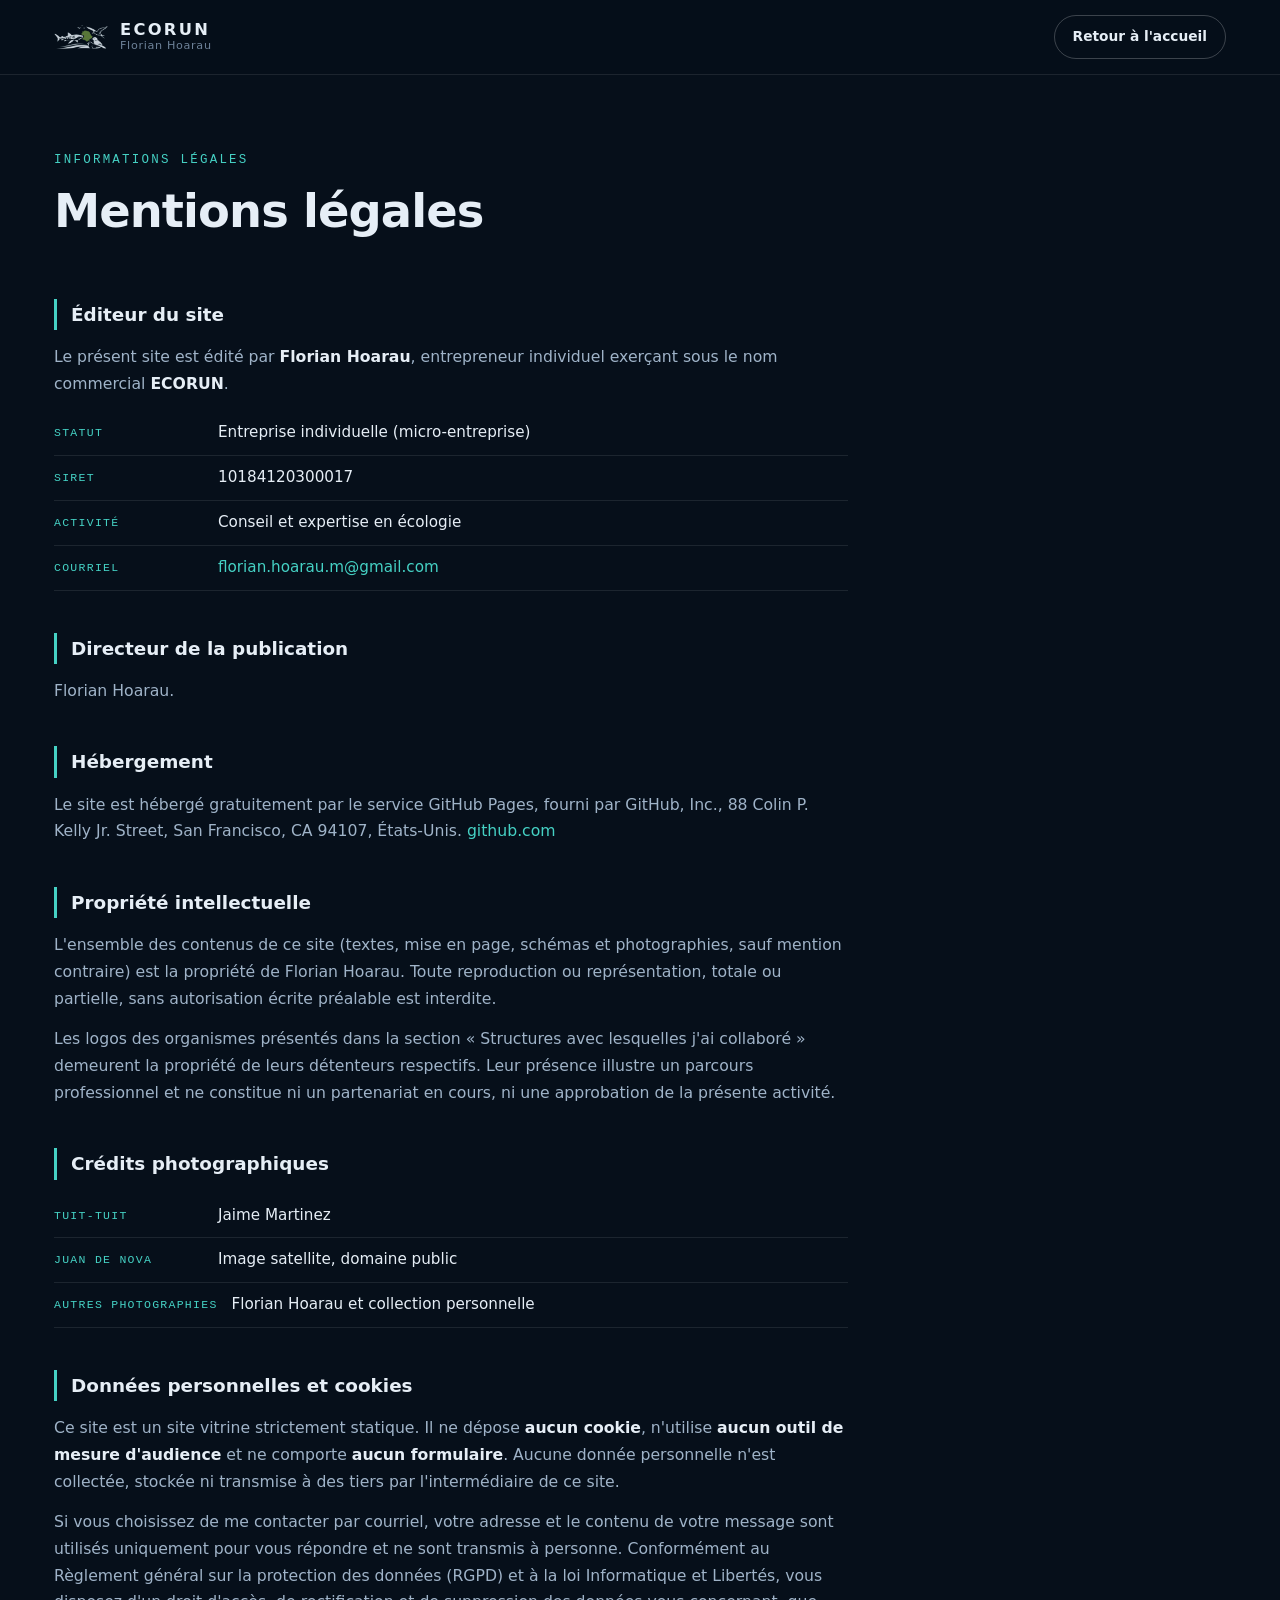
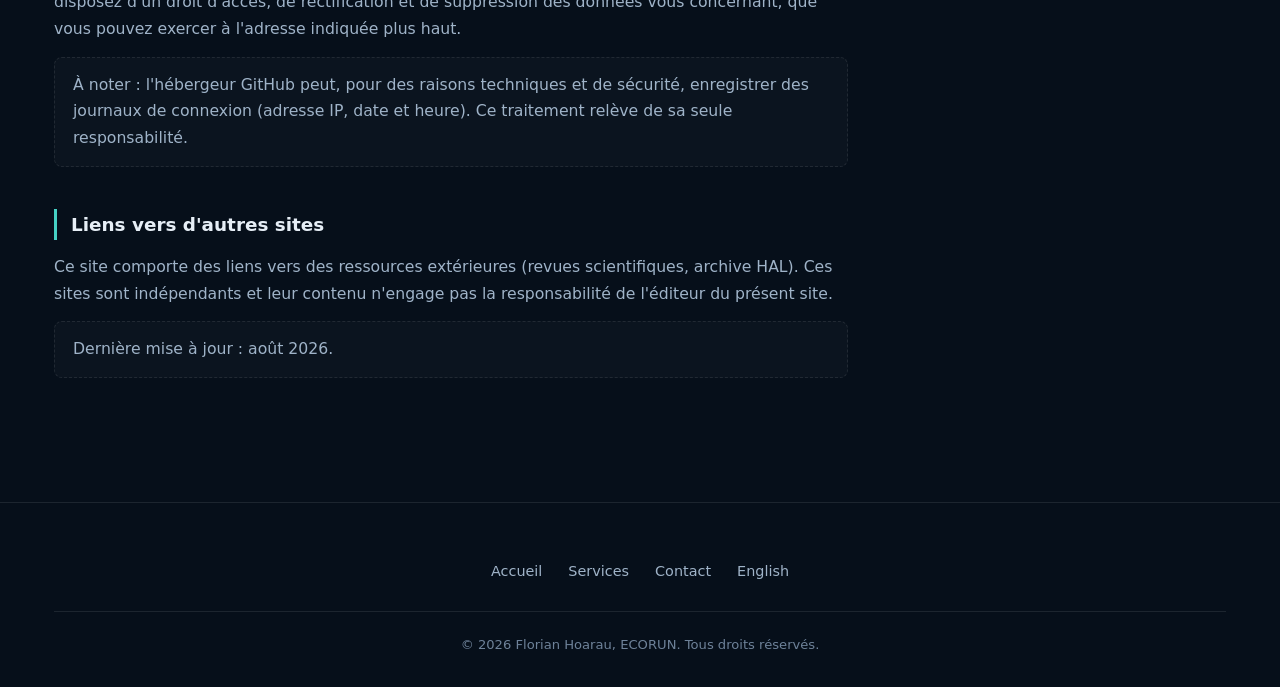
==== mentions-legales.html @ 4b21ffc6 "Première version du site ECORUN Site vitrine statique (HTML/CSS/JS sans librairie) pour l'activité d" ====
<!DOCTYPE html>
<!--
  =====================================================================
  MENTIONS LÉGALES
  =====================================================================
  Page obligatoire en France pour un site professionnel.

  ⚠️ IL MANQUE UNE INFORMATION OBLIGATOIRE : ton ADRESSE POSTALE.
     La loi impose l'adresse du siège de l'entreprise (celle déclarée
     à l'INSEE). Pour l'ajouter, cherche plus bas le commentaire
     « ADRESSE POSTALE À COMPLÉTER » et suis les instructions.
  =====================================================================
-->
<html lang="fr">
<head>
  <meta charset="UTF-8">
  <meta name="viewport" content="width=device-width, initial-scale=1.0">
  <meta http-equiv="X-UA-Compatible" content="IE=edge">
  <meta name="theme-color" content="#060F1A">

  <title>Mentions légales | ECORUN, Florian Hoarau</title>
  <meta name="description" content="Mentions légales du site ECORUN, Florian Hoarau, consultant en écologie à La Réunion.">

  <!-- On demande à Google de NE PAS référencer cette page :
       elle n'a aucun intérêt dans les résultats de recherche. -->
  <meta name="robots" content="noindex, follow">

  <link rel="canonical" href="https://neufofa.github.io/ecorun/mentions-legales.html">
  <link rel="icon" type="image/png" href="images/logos/ecorun-embleme-sur-blanc.png">
  <link rel="stylesheet" href="css/style.css">
  <noscript>
    <style>.reveler { opacity: 1 !important; transform: none !important; }</style>
  </noscript>
</head>

<body>

<a class="saut-contenu" href="#contenu">Aller au contenu principal</a>

<!-- En-tête simplifié : un simple retour à l'accueil -->
<header class="entete entete--defile">
  <div class="conteneur entete__interieur">
    <a class="entete__logo" href="index.html" aria-label="ECORUN, retour à l'accueil">
      <img src="images/logos/ecorun-embleme.png" alt="Logo ECORUN" width="150" height="67">
      <span class="entete__logo-texte">
        <strong>ECORUN</strong>
        <small>Florian Hoarau</small>
      </span>
    </a>
    <a class="bouton bouton--vide bouton--petit" href="index.html">Retour à l'accueil</a>
  </div>
</header>

<main id="contenu">
<section class="section section--legale">
  <div class="conteneur">

    <header class="section__entete">
      <p class="section__oeil">Informations légales</p>
      <h1 class="section__titre">Mentions légales</h1>
    </header>

    <div class="page-texte">

      <h2>Éditeur du site</h2>
      <p>
        Le présent site est édité par <strong>Florian Hoarau</strong>, entrepreneur
        individuel exerçant sous le nom commercial <strong>ECORUN</strong>.
      </p>
      <ul class="liste-legale">
        <li><span>Statut</span> Entreprise individuelle (micro-entreprise)</li>
        <li><span>SIRET</span> 10184120300017</li>
        <li><span>Activité</span> Conseil et expertise en écologie</li>
        <li><span>Courriel</span> <a href="mailto:florian.hoarau.m@gmail.com">florian.hoarau.m@gmail.com</a></li>

        <!--
          ================================================================
          ADRESSE POSTALE À COMPLÉTER
          Ajoute ici l'adresse déclarée de ton entreprise. Pour l'afficher,
          supprime la ligne d'ouverture de commentaire située 5 lignes plus
          haut et la ligne de fermeture placée juste après, puis remplace
          le texte entre crochets.
          ================================================================
          <li><span>Adresse</span> [numéro et rue], [code postal] [commune], La Réunion, France</li>
          -->

        <!--
          TVA : en micro-entreprise, tu es normalement en franchise en base
          de TVA. La ligne ci-dessous le mentionne, ce qui est recommandé
          si tu factures des clients. Pour l'afficher, supprime la ligne
          d'ouverture de commentaire ci-dessus et celle de fermeture ci-dessous.
          <li><span>TVA</span> TVA non applicable, article 293 B du Code général des impôts</li>
          -->
      </ul>

      <h2>Directeur de la publication</h2>
      <p>Florian Hoarau.</p>

      <h2>Hébergement</h2>
      <p>
        Le site est hébergé gratuitement par le service GitHub Pages, fourni par
        GitHub, Inc., 88 Colin P. Kelly Jr. Street, San Francisco, CA 94107,
        États-Unis.
        <a href="https://github.com" target="_blank" rel="noopener noreferrer">github.com</a>
      </p>

      <h2>Propriété intellectuelle</h2>
      <p>
        L'ensemble des contenus de ce site (textes, mise en page, schémas et
        photographies, sauf mention contraire) est la propriété de Florian Hoarau.
        Toute reproduction ou représentation, totale ou partielle, sans
        autorisation écrite préalable est interdite.
      </p>
      <p>
        Les logos des organismes présentés dans la section « Structures avec
        lesquelles j'ai collaboré » demeurent la propriété de leurs détenteurs
        respectifs. Leur présence illustre un parcours professionnel et ne
        constitue ni un partenariat en cours, ni une approbation de la présente
        activité.
      </p>

      <h2>Crédits photographiques</h2>
      <ul class="liste-legale">
        <li><span>Tuit-tuit</span> Jaime Martinez</li>
        <li><span>Juan de Nova</span> Image satellite, domaine public</li>
        <li><span>Autres photographies</span> Florian Hoarau et collection personnelle</li>
      </ul>

      <h2>Données personnelles et cookies</h2>
      <p>
        Ce site est un site vitrine strictement statique. Il ne dépose
        <strong>aucun cookie</strong>, n'utilise <strong>aucun outil de mesure
        d'audience</strong> et ne comporte <strong>aucun formulaire</strong>. Aucune
        donnée personnelle n'est collectée, stockée ni transmise à des tiers par
        l'intermédiaire de ce site.
      </p>
      <p>
        Si vous choisissez de me contacter par courriel, votre adresse et le contenu
        de votre message sont utilisés uniquement pour vous répondre et ne sont
        transmis à personne. Conformément au Règlement général sur la protection des
        données (RGPD) et à la loi Informatique et Libertés, vous disposez d'un droit
        d'accès, de rectification et de suppression des données vous concernant, que
        vous pouvez exercer à l'adresse indiquée plus haut.
      </p>
      <p class="note-legale">
        À noter : l'hébergeur GitHub peut, pour des raisons techniques et de sécurité,
        enregistrer des journaux de connexion (adresse IP, date et heure). Ce
        traitement relève de sa seule responsabilité.
      </p>

      <h2>Liens vers d'autres sites</h2>
      <p>
        Ce site comporte des liens vers des ressources extérieures (revues
        scientifiques, archive HAL). Ces sites sont indépendants et leur contenu
        n'engage pas la responsabilité de l'éditeur du présent site.
      </p>

      <p class="note-legale">
        Dernière mise à jour : août 2026.
      </p>

    </div>
  </div>
</section>
</main>

<footer class="pied">
  <div class="conteneur pied__interieur">
    <nav class="pied__nav" aria-label="Navigation de pied de page">
      <a href="index.html">Accueil</a>
      <a href="index.html#services">Services</a>
      <a href="index.html#contact">Contact</a>
      <a href="en/index.html" hreflang="en" lang="en">English</a>
    </nav>
    <div class="pied__bas">
      <p>© <span id="annee">2026</span> Florian Hoarau, ECORUN. Tous droits réservés.</p>
    </div>
  </div>
</footer>

<script src="js/script.js"></script>

</body>
</html>
---- css/style.css ----
/* =====================================================================
   SITE ECORUN, FEUILLE DE STYLE (toutes les couleurs et la mise en page)
   =====================================================================

   COMMENT ÇA MARCHE (pour un non-informaticien)
   ---------------------------------------------
   • Un COMMENTAIRE commence par une barre oblique suivie d'une étoile,
     et se termine par une étoile suivie d'une barre oblique. Ce qui est
     à l'intérieur n'est pas appliqué au site : c'est une explication
     pour toi. Tous les blocs d'explication ci-dessous sont ainsi.
   • Le fichier est découpé en parties numérotées. Utilise la recherche
     (Ctrl + F) avec le numéro, par exemple "5. HERO", pour t'y retrouver.
   • LE PLUS SIMPLE POUR CHANGER LES COULEURS : va directement à la
     partie "1. LES COULEURS DU SITE" juste en dessous, et modifie
     uniquement les codes couleur (#45D1C4, etc.). Tout le site suivra.

   ===================================================================== */


/* =====================================================================
   1. LES COULEURS DU SITE  ← LE SEUL ENDROIT À MODIFIER POUR LE THÈME
   ---------------------------------------------------------------------
   Ces "variables" sont des couleurs nommées, réutilisées partout.
   Si tu changes --turquoise ici, TOUS les éléments turquoise du site
   changent d'un coup.
   Un code couleur s'écrit #RRVVBB (Rouge Vert Bleu, en hexadécimal).
   Astuce : cherche "color picker" sur Google pour trouver un code.
   ===================================================================== */
:root {

  /* --- Fonds (du plus sombre au plus clair) --- */
  --abysse:       #060F1A;   /* fond principal de la page */
  --profond:      #0A1826;   /* fond des sections alternées */
  --nuit:         #0F2033;   /* fond des cartes */
  --nuit-clair:   #16304A;   /* fond des cartes au survol */

  /* --- Couleurs d'accent --- */
  --turquoise:    #45D1C4;   /* accent principal (liens, traits, icônes) */
  --bleu:         #58B4E8;   /* accent secondaire */
  --vert:         #9AC953;   /* rappel du vert du logo ECORUN */

  /* --- Textes --- */
  --texte:        #E6EEF6;   /* texte principal, presque blanc */
  --texte-doux:   #9FB3C8;   /* texte secondaire, gris-bleu */
  --texte-faible: #6E8299;   /* texte discret (dates, légendes) */

  /* --- Traits et séparations --- */
  --bordure:      rgba(255, 255, 255, 0.09);
  --bordure-vive: rgba(69, 209, 196, 0.35);

  /* --- Polices de caractères ---
     On n'utilise QUE des polices déjà présentes sur l'ordinateur du
     visiteur : le site s'affiche instantanément, fonctionne hors ligne
     et ne dépend d'aucun service extérieur (bon pour le RGPD). */
  --police: "Segoe UI", system-ui, -apple-system, "Helvetica Neue", Arial, sans-serif;
  --police-mono: ui-monospace, "Cascadia Mono", "Segoe UI Mono", Consolas, "Courier New", monospace;

  /* --- Largeur maximale du contenu et arrondis --- */
  --largeur-max: 1220px;
  --arrondi:     14px;
  --arrondi-sm:  8px;

  /* --- Ombres --- */
  --ombre:       0 18px 45px rgba(0, 0, 0, 0.45);
  --ombre-douce: 0 6px 20px rgba(0, 0, 0, 0.28);
}


/* =====================================================================
   2. RÉINITIALISATION ET RÉGLAGES DE BASE
   Met tous les navigateurs (Chrome, Firefox, Safari, Edge) d'accord
   pour qu'ils affichent la page de la même façon.
   ===================================================================== */

/* La bordure et le remplissage sont inclus dans la largeur : plus simple */
*, *::before, *::after { box-sizing: border-box; }

/* Supprime les marges par défaut du navigateur */
body, h1, h2, h3, h4, p, ul, ol, li, figure, figcaption, blockquote {
  margin: 0;
  padding: 0;
}

ul, ol { list-style: none; }

html {
  /* Le défilement est fluide quand on clique sur un lien du menu */
  scroll-behavior: smooth;
  /* Décale l'arrivée pour que l'en-tête fixe ne cache pas le titre */
  scroll-padding-top: 96px;
  -webkit-text-size-adjust: 100%;
}

body {
  font-family: var(--police);
  font-size: 1rem;              /* 16 px */
  line-height: 1.7;
  color: var(--texte);
  background-color: var(--abysse);
  /* Lissage du texte sur Mac */
  -webkit-font-smoothing: antialiased;
  -moz-osx-font-smoothing: grayscale;
  /* Empêche un débordement horizontal accidentel sur mobile */
  overflow-x: hidden;
}

/* Les images ne dépassent jamais de leur conteneur */
img, svg { max-width: 100%; display: block; }
img { height: auto; }

a { color: var(--turquoise); text-decoration: none; }
a:hover { text-decoration: underline; }

/* Contour visible au clavier (accessibilité) */
:focus-visible {
  outline: 2px solid var(--turquoise);
  outline-offset: 3px;
  border-radius: 3px;
}

/* Lien "aller au contenu" : caché sauf quand on navigue au clavier */
.saut-contenu {
  position: absolute;
  left: -9999px;
  top: 0;
  z-index: 999;
  padding: 12px 20px;
  background: var(--turquoise);
  color: var(--abysse);
  font-weight: 600;
  border-radius: 0 0 var(--arrondi-sm) 0;
}
.saut-contenu:focus { left: 0; }


/* =====================================================================
   3. ÉLÉMENTS RÉUTILISABLES (conteneur, titres, boutons, étiquettes)
   ===================================================================== */

/* Boîte qui centre le contenu et l'empêche d'être trop large */
.conteneur {
  width: 100%;
  max-width: var(--largeur-max);
  margin: 0 auto;
  padding: 0 24px;
}

/* --- Une "section" = un grand bloc de la page --- */
.section { padding: 110px 0; position: relative; }

/* Variante avec un fond légèrement différent, pour alterner */
.section--fonce { background: var(--profond); }

/* Fin trait lumineux en haut des sections foncées */
.section--fonce::before {
  content: "";
  position: absolute;
  inset: 0 0 auto 0;
  height: 1px;
  background: linear-gradient(90deg, transparent, var(--bordure-vive), transparent);
}

/* --- En-tête de section (le petit numéro + le titre + l'intro) --- */
.section__entete { max-width: 760px; margin-bottom: 60px; }
.section__entete--centre { margin-left: auto; margin-right: auto; text-align: center; }

/* Le petit "01 / Profil" en majuscules espacées : touche scientifique */
.section__oeil {
  font-family: var(--police-mono);
  font-size: 0.78rem;
  letter-spacing: 0.18em;
  text-transform: uppercase;
  color: var(--turquoise);
  margin-bottom: 14px;
}

.section__titre {
  font-size: clamp(1.9rem, 4vw, 2.9rem);  /* s'adapte à la largeur de l'écran */
  line-height: 1.15;
  letter-spacing: -0.02em;
  font-weight: 700;
  margin-bottom: 18px;
}

.section__intro {
  color: var(--texte-doux);
  font-size: 1.08rem;
  max-width: 68ch;
}
.section__entete--centre .section__intro { margin: 0 auto; }

/* Sous-titre à l'intérieur d'une section (ex : "Articles scientifiques") */
.sous-titre {
  font-size: 1.25rem;
  font-weight: 700;
  margin: 54px 0 22px;
  padding-left: 16px;
  border-left: 3px solid var(--turquoise);
}
.sous-titre:first-of-type { margin-top: 0; }

/* --- Boutons --- */
.bouton {
  display: inline-block;
  padding: 14px 30px;
  border-radius: 999px;         /* forme de gélule */
  font-weight: 600;
  font-size: 0.98rem;
  text-align: center;
  border: 1px solid transparent;
  cursor: pointer;
  transition: transform 0.2s ease, background-color 0.2s ease,
              border-color 0.2s ease, box-shadow 0.2s ease;
}
.bouton:hover { text-decoration: none; transform: translateY(-2px); }

/* Bouton plein (turquoise) */
.bouton--plein {
  background: var(--turquoise);
  color: #04121A;
  box-shadow: 0 8px 24px rgba(69, 209, 196, 0.25);
}
.bouton--plein:hover {
  background: #5FE0D3;
  box-shadow: 0 12px 30px rgba(69, 209, 196, 0.35);
}

/* Bouton vide (contour seulement) */
.bouton--vide {
  background: transparent;
  color: var(--texte);
  border-color: rgba(255, 255, 255, 0.22);
}
.bouton--vide:hover {
  border-color: var(--turquoise);
  color: var(--turquoise);
  background: rgba(69, 209, 196, 0.06);
}

/* --- Étiquettes (les petits mots-clés dans les cartes) --- */
.etiquettes {
  display: flex;
  flex-wrap: wrap;
  gap: 8px;
}
.etiquettes li {
  font-size: 0.8rem;
  line-height: 1.4;
  padding: 5px 12px;
  border-radius: 999px;
  background: rgba(255, 255, 255, 0.045);
  border: 1px solid var(--bordure);
  color: var(--texte-doux);
}
.etiquettes--fines li { font-size: 0.74rem; padding: 3px 10px; }
.etiquettes--grandes li {
  font-size: 0.92rem;
  padding: 9px 18px;
  color: var(--texte);
}
.etiquettes--grandes li em { color: var(--texte-faible); font-style: normal; }

/* --- Pastille "Disponible pour missions" --- */
.pastille {
  display: inline-flex;
  align-items: center;
  gap: 9px;
  font-size: 0.82rem;
  font-weight: 600;
  letter-spacing: 0.04em;
  padding: 6px 16px 6px 12px;
  border-radius: 999px;
  color: var(--vert);
  background: rgba(154, 201, 83, 0.09);
  border: 1px solid rgba(154, 201, 83, 0.3);
  margin-bottom: 24px;
}
.pastille__point {
  width: 8px; height: 8px;
  border-radius: 50%;
  background: var(--vert);
  /* Petite pulsation pour attirer l'œil */
  animation: pulsation 2.4s ease-in-out infinite;
}
@keyframes pulsation {
  0%, 100% { box-shadow: 0 0 0 0 rgba(154, 201, 83, 0.55); }
  50%      { box-shadow: 0 0 0 7px rgba(154, 201, 83, 0); }
}

/* --- Cadre photo (encadrement des images du site) --- */
.cadre-photo {
  position: relative;
  border-radius: var(--arrondi);
  overflow: hidden;
  border: 1px solid var(--bordure);
  box-shadow: var(--ombre);
  background: var(--nuit);
}
.cadre-photo img {
  width: 100%;
  transition: transform 0.7s ease;
}
.cadre-photo:hover img { transform: scale(1.03); }

/* Légende posée en bas de la photo, sur un voile sombre */
.cadre-photo figcaption {
  position: absolute;
  left: 0; right: 0; bottom: 0;
  padding: 34px 18px 14px;
  font-size: 0.82rem;
  color: var(--texte-doux);
  background: linear-gradient(to top, rgba(6, 15, 26, 0.95), transparent);
}


/* =====================================================================
   4. EN-TÊTE ET MENU DE NAVIGATION
   ===================================================================== */

.entete {
  position: fixed;              /* reste collé en haut quand on descend */
  top: 0; left: 0; right: 0;
  z-index: 100;
  background: rgba(6, 15, 26, 0.72);
  /* Effet "verre dépoli" (ignoré par les navigateurs qui ne savent pas) */
  -webkit-backdrop-filter: blur(14px);
  backdrop-filter: blur(14px);
  border-bottom: 1px solid transparent;
  transition: background-color 0.3s ease, border-color 0.3s ease;
}

/* Classe ajoutée par le JavaScript dès qu'on descend un peu dans la page */
.entete--defile {
  background: rgba(6, 15, 26, 0.94);
  border-bottom-color: var(--bordure);
}

.entete__interieur {
  display: flex;
  align-items: center;
  justify-content: space-between;
  gap: 20px;
  height: 74px;
}

/* --- Logo à gauche --- */
.entete__logo {
  display: flex;
  align-items: center;
  gap: 12px;
  flex-shrink: 0;
  color: var(--texte);
}
.entete__logo:hover { text-decoration: none; }
.entete__logo img { width: 54px; height: auto; }

.entete__logo-texte { display: flex; flex-direction: column; line-height: 1.15; }
.entete__logo-texte strong {
  font-size: 1.02rem;
  letter-spacing: 0.14em;
  font-weight: 700;
}
.entete__logo-texte small {
  font-size: 0.7rem;
  color: var(--texte-faible);
  letter-spacing: 0.06em;
}

/* --- Liens du menu --- */
.nav__liste { display: flex; align-items: center; gap: 4px; }

.nav__lien {
  display: block;
  padding: 9px 14px;
  border-radius: var(--arrondi-sm);
  font-size: 0.93rem;
  font-weight: 500;
  color: var(--texte-doux);
  transition: color 0.2s ease, background-color 0.2s ease;
}
.nav__lien:hover {
  color: var(--texte);
  background: rgba(255, 255, 255, 0.05);
  text-decoration: none;
}

/* Classe ajoutée par le JavaScript sur le lien de la section visible */
.nav__lien--actif { color: var(--turquoise); }

/* Le lien "Contact" est mis en avant comme un bouton */
.nav__lien--bouton {
  margin-left: 8px;
  color: var(--turquoise);
  border: 1px solid var(--bordure-vive);
}
.nav__lien--bouton:hover {
  background: var(--turquoise);
  color: #04121A;
  border-color: var(--turquoise);
}

/* --- Zone de droite : drapeau + bouton hamburger --- */
.entete__actions { display: flex; align-items: center; gap: 12px; }

/* Bouton de langue (drapeau britannique) */
.drapeau {
  display: inline-flex;
  align-items: center;
  gap: 7px;
  padding: 6px 11px;
  border-radius: 999px;
  border: 1px solid var(--bordure);
  color: var(--texte-doux);
  font-size: 0.76rem;
  font-weight: 700;
  letter-spacing: 0.08em;
  transition: border-color 0.2s ease, color 0.2s ease, background-color 0.2s ease;
}
.drapeau:hover {
  text-decoration: none;
  color: var(--texte);
  border-color: rgba(255, 255, 255, 0.3);
  background: rgba(255, 255, 255, 0.05);
}
.drapeau svg { border-radius: 2px; }

/* --- Bouton hamburger (caché sur ordinateur, voir partie 16) --- */
.burger {
  display: none;               /* réaffiché en version mobile */
  width: 42px; height: 42px;
  padding: 10px;
  background: transparent;
  border: 1px solid var(--bordure);
  border-radius: var(--arrondi-sm);
  cursor: pointer;
}
.burger span {
  display: block;
  height: 2px;
  width: 100%;
  background: var(--texte);
  border-radius: 2px;
  transition: transform 0.3s ease, opacity 0.2s ease;
}
.burger span + span { margin-top: 5px; }

/* Les trois barres se transforment en croix quand le menu est ouvert */
.burger[aria-expanded="true"] span:nth-child(1) { transform: translateY(7px) rotate(45deg); }
.burger[aria-expanded="true"] span:nth-child(2) { opacity: 0; }
.burger[aria-expanded="true"] span:nth-child(3) { transform: translateY(-7px) rotate(-45deg); }


/* =====================================================================
   5. HERO, la grande zone d'accueil en haut de page
   ===================================================================== */

.hero {
  position: relative;
  padding: 150px 0 110px;
  overflow: hidden;
  /* Dégradé "profondeur marine" : plus on descend, plus c'est sombre */
  background:
    radial-gradient(1100px 620px at 78% 12%, rgba(69, 209, 196, 0.10), transparent 62%),
    radial-gradient(900px 560px at 12% 78%, rgba(88, 180, 232, 0.09), transparent 60%),
    linear-gradient(180deg, #08192A 0%, var(--abysse) 100%);
}

/* --- Décor de fond (requin + vagues) --- */
.hero__decor { position: absolute; inset: 0; pointer-events: none; }

.hero__requin {
  position: absolute;
  top: 16%;
  left: 50%;
  width: min(1000px, 92%);
  transform: translateX(-50%);
  color: rgba(88, 180, 232, 0.05);   /* très discret, en filigrane */
  /* Léger déplacement latéral, comme un requin qui passe */
  animation: nage 26s ease-in-out infinite alternate;
}
@keyframes nage {
  from { transform: translateX(-54%) translateY(0); }
  to   { transform: translateX(-46%) translateY(-16px); }
}

/* Les trois vagues superposées en bas du hero */
.hero__vagues { position: absolute; left: 0; right: 0; bottom: -1px; height: 190px; }
.hero__vagues svg { position: absolute; left: 0; bottom: 0; width: 200%; height: 100%; }
.hero__vagues svg path { fill: var(--abysse); }

.hero__vagues svg:nth-child(1) { opacity: 0.30; animation: onde 19s linear infinite; }
.hero__vagues svg:nth-child(2) { opacity: 0.45; animation: onde 27s linear infinite reverse; }
.hero__vagues svg:nth-child(3) { opacity: 1;    animation: onde 34s linear infinite; }

@keyframes onde {
  from { transform: translateX(0); }
  to   { transform: translateX(-50%); }
}

/* --- Disposition en deux colonnes : texte à gauche, photo à droite --- */
.hero__grille {
  position: relative;   /* pour passer au-dessus du décor */
  z-index: 1;
  display: grid;
  grid-template-columns: 1.15fr 0.85fr;
  gap: 64px;
  align-items: center;
}

.hero__surtitre {
  font-family: var(--police-mono);
  font-size: 0.82rem;
  letter-spacing: 0.2em;
  text-transform: uppercase;
  color: var(--turquoise);
  margin-bottom: 12px;
}

.hero__titre {
  font-size: clamp(2.6rem, 6.5vw, 4.6rem);
  line-height: 1.03;
  letter-spacing: -0.035em;
  font-weight: 700;
  margin-bottom: 16px;
  /* Dégradé appliqué sur le texte lui-même */
  background: linear-gradient(120deg, #FFFFFF 10%, #BFE9F7 55%, var(--turquoise) 100%);
  -webkit-background-clip: text;
  background-clip: text;
  -webkit-text-fill-color: transparent;
  color: var(--texte);   /* couleur de secours si le dégradé n'est pas géré */
}

/* "Recherche · Conservation · Sensibilisation" */
.hero__soustitre {
  display: flex;
  flex-wrap: wrap;
  align-items: center;
  gap: 12px;
  font-size: clamp(1rem, 2vw, 1.22rem);
  font-weight: 600;
  letter-spacing: 0.03em;
  color: var(--texte-doux);
  margin-bottom: 26px;
}
.hero__soustitre i { color: var(--turquoise); font-style: normal; }

.hero__accroche {
  color: var(--texte-doux);
  font-size: 1.05rem;
  max-width: 58ch;
  margin-bottom: 26px;
}

/* Les deux spécialités mises en avant, avec une puce en losange */
.hero__specialites { margin-bottom: 34px; }
.hero__specialites li {
  position: relative;
  padding-left: 24px;
  margin-bottom: 8px;
  font-size: 0.99rem;
  color: var(--texte);
}
.hero__specialites li::before {
  content: "";
  position: absolute;
  left: 2px; top: 0.62em;
  width: 8px; height: 8px;
  background: var(--turquoise);
  transform: rotate(45deg);   /* carré tourné = losange */
}

.hero__boutons { display: flex; flex-wrap: wrap; gap: 14px; margin-bottom: 30px; }

.hero__lieu {
  display: inline-flex;
  align-items: center;
  gap: 8px;
  font-size: 0.88rem;
  color: var(--texte-faible);
}
.hero__lieu svg { color: var(--turquoise); flex-shrink: 0; }

/* --- Photo de droite, légèrement inclinée pour le dynamisme --- */
.hero__media { position: relative; }
.hero__media .cadre-photo {
  transform: rotate(1.4deg);
  transition: transform 0.5s ease;
}
.hero__media .cadre-photo:hover { transform: rotate(0deg); }

/* Halo turquoise derrière la photo */
.hero__media::before {
  content: "";
  position: absolute;
  inset: -22px;
  border-radius: 26px;
  background: radial-gradient(circle at 60% 35%, rgba(69, 209, 196, 0.22), transparent 68%);
  filter: blur(26px);
  z-index: -1;
}


/* =====================================================================
   6. CHIFFRES CLÉS, bandeau juste sous l'accueil
   ===================================================================== */

.chiffres {
  background: var(--profond);
  border-top: 1px solid var(--bordure);
  border-bottom: 1px solid var(--bordure);
  padding: 46px 0;
}

.chiffres__grille {
  display: grid;
  grid-template-columns: repeat(5, 1fr);
  gap: 20px;
}

.chiffre { text-align: center; position: relative; }

/* Petit trait vertical entre chaque chiffre */
.chiffre + .chiffre::before {
  content: "";
  position: absolute;
  left: -10px; top: 50%;
  transform: translateY(-50%);
  width: 1px; height: 46px;
  background: var(--bordure);
}

.chiffre b {
  display: block;
  font-size: clamp(1.6rem, 3vw, 2.2rem);
  font-weight: 700;
  line-height: 1.1;
  letter-spacing: -0.02em;
  color: var(--turquoise);
  margin-bottom: 4px;
}
.chiffre span {
  display: block;
  font-size: 0.85rem;
  color: var(--texte-doux);
  line-height: 1.4;
}


/* =====================================================================
   7. PROFIL, blocs "récit" : un paragraphe + une image côte à côte
   ---------------------------------------------------------------------
   Chaque bloc est une ligne de deux colonnes. Le texte et l'image sont
   centrés verticalement l'un par rapport à l'autre (align-items: center),
   ce qui évite les décalages disgracieux.
   La classe  recit__bloc--inverse  place l'image à GAUCHE du texte.
   ===================================================================== */

.recit__bloc {
  display: grid;
  grid-template-columns: 1fr 300px;
  gap: 44px;
  align-items: center;      /* aligne le texte et l'image sur leur milieu */
  padding: 34px 0;
  border-bottom: 1px solid var(--bordure);
}
.recit__bloc:last-child { border-bottom: none; padding-bottom: 0; }
.recit__bloc:first-child { padding-top: 0; }

/* Un bloc sur deux : l'image passe à gauche, le texte à droite */
.recit__bloc--inverse .recit__texte { order: 2; }
.recit__bloc--inverse .recit__media { order: 1; }

.recit__texte p { color: var(--texte-doux); font-size: 1.02rem; margin: 0; }
.recit__texte strong { color: var(--texte); font-weight: 600; }
.recit__texte em { color: var(--turquoise); font-style: italic; }

/* --- Cadre commun aux images et au schéma --- */
.media-cadre {
  border-radius: var(--arrondi);
  overflow: hidden;
  border: 1px solid var(--bordure);
  background: var(--nuit);
  box-shadow: var(--ombre-douce);
}
.media-cadre img { width: 100%; }
.media-cadre figcaption {
  padding: 10px 14px 12px;
  font-size: 0.76rem;
  line-height: 1.45;
  color: var(--texte-faible);
  background: rgba(255, 255, 255, 0.022);
}
.media-cadre figcaption em { font-style: italic; }

/* Le schéma de thèse a déjà son propre fond : pas de doublon */
.media-cadre--schema { background: transparent; }
.media-cadre--schema img { display: block; }

/* Crédit photo obligatoire, discret mais lisible */
.credit {
  display: inline-block;
  margin-left: 6px;
  font-size: 0.68rem;
  letter-spacing: 0.03em;
  color: var(--texte-faible);
  opacity: 0.85;
}

/* --- Deux logos côte à côte (universités) --- */
.duo-logos {
  display: grid;
  grid-template-columns: 1fr 1fr;
  gap: 14px;
  align-items: center;
}
.duo-logos img {
  width: 100%;
  height: 86px;
  object-fit: contain;
  padding: 12px;
  border-radius: var(--arrondi-sm);
  /* Fond blanc : ces logos sont dessinés pour un fond clair */
  background: rgba(255, 255, 255, 0.94);
  border: 1px solid var(--bordure);
}

/* --- Logo ECORUN seul, sans cadre --- */
.recit__logo {
  width: 100%;
  max-width: 250px;
  height: auto;
  margin: 0 auto;
  opacity: 0.95;
}


/* =====================================================================
   8. SPÉCIALITÉS, 3 cartes
   ===================================================================== */

.grille-spe {
  display: grid;
  grid-template-columns: repeat(3, 1fr);
  gap: 24px;
}

.carte-spe {
  position: relative;
  padding: 34px 30px;
  border-radius: var(--arrondi);
  background: var(--nuit);
  border: 1px solid var(--bordure);
  overflow: hidden;
  transition: transform 0.3s ease, border-color 0.3s ease, background-color 0.3s ease;
}
.carte-spe:hover {
  transform: translateY(-5px);
  border-color: var(--bordure-vive);
  background: var(--nuit-clair);
}

/* Trait lumineux qui se déploie en haut de la carte au survol */
.carte-spe::after {
  content: "";
  position: absolute;
  top: 0; left: 0;
  height: 2px; width: 0;
  background: linear-gradient(90deg, var(--turquoise), var(--bleu));
  transition: width 0.45s ease;
}
.carte-spe:hover::after { width: 100%; }

.carte-spe__icone {
  width: 52px; height: 52px;
  display: flex;
  align-items: center;
  justify-content: center;
  border-radius: 12px;
  margin-bottom: 20px;
  color: var(--turquoise);
  background: rgba(69, 209, 196, 0.10);
  border: 1px solid rgba(69, 209, 196, 0.22);
}
.carte-spe__icone svg { width: 28px; height: 28px; }

.carte-spe h3 {
  font-size: 1.18rem;
  font-weight: 700;
  line-height: 1.3;
  margin-bottom: 12px;
}
.carte-spe p { color: var(--texte-doux); font-size: 0.96rem; margin-bottom: 18px; }


/* =====================================================================
   9. COMPÉTENCES, 6 cartes en trois colonnes
   ===================================================================== */

.grille-comp {
  display: grid;
  grid-template-columns: repeat(3, 1fr);
  gap: 22px;
}

.carte-comp {
  padding: 28px 26px;
  border-radius: var(--arrondi);
  background: var(--nuit);
  border: 1px solid var(--bordure);
  transition: border-color 0.3s ease, transform 0.3s ease;
}
.carte-comp:hover { border-color: var(--bordure-vive); transform: translateY(-4px); }

.carte-comp h3 {
  display: flex;
  align-items: baseline;
  gap: 11px;
  font-size: 1.06rem;
  font-weight: 700;
  margin-bottom: 18px;
  padding-bottom: 14px;
  border-bottom: 1px solid var(--bordure);
}
.carte-comp__num {
  font-family: var(--police-mono);
  font-size: 0.78rem;
  color: var(--turquoise);
}


/* =====================================================================
   10. FRISE CHRONOLOGIQUE MULTILINÉAIRE (3 pistes parallèles)
   ===================================================================== */

/* --- Boutons de filtre au-dessus de la frise --- */
.filtres {
  display: flex;
  flex-wrap: wrap;
  gap: 10px;
  margin-bottom: 44px;
}
.filtre {
  padding: 8px 18px;
  border-radius: 999px;
  font-family: inherit;
  font-size: 0.86rem;
  font-weight: 600;
  color: var(--texte-doux);
  background: transparent;
  border: 1px solid var(--bordure);
  cursor: pointer;
  transition: color 0.2s ease, border-color 0.2s ease, background-color 0.2s ease;
}
.filtre:hover { color: var(--texte); border-color: rgba(255, 255, 255, 0.28); }

/* Le bouton actuellement sélectionné */
.filtre--actif {
  color: #04121A;
  background: var(--turquoise);
  border-color: var(--turquoise);
}

/* ---------------------------------------------------------------------
   LA FRISE : une grille où CHAQUE LIGNE EST UNE ANNÉE
   ---------------------------------------------------------------------
   C'est ce qui permet d'aligner horizontalement les trois pistes : une
   étape de 2018 en Formation se retrouve exactement à la même hauteur
   qu'une étape de 2018 en Professionnel.

   COMMENT ÇA MARCHE
   Dans le fichier HTML, chaque élément porte son année, par exemple :
       style="--annee: 2018"
   Le calcul  calc(var(--annee) - 2011)  transforme cette année en
   numéro de ligne de la grille : 2013 donne la ligne 2, 2014 la ligne 3,
   et ainsi de suite (la ligne 1 est réservée aux titres des pistes).

   POUR DÉPLACER UNE ÉTAPE DANS LE TEMPS : change simplement son année
   dans le HTML. Rien à toucher ici.

   ⚠️ Deux étapes de la MÊME piste ne doivent pas avoir la MÊME année,
      sinon elles se superposeraient. Décale l'une d'un an si besoin
      (le texte de la carte, lui, garde les vraies dates).
   --------------------------------------------------------------------- */
.frise {
  display: grid;
  /* 1 colonne étroite pour les années, puis les 3 pistes */
  grid-template-columns: 62px repeat(3, minmax(0, 1fr));
  column-gap: 24px;
  align-items: start;
  /* Hauteur minimale d'une année sans contenu */
  grid-auto-rows: minmax(34px, auto);
}

/* --- Les titres des trois pistes, sur la première ligne --- */
.piste__titre {
  grid-row: 1;
  display: flex;
  align-items: center;
  gap: 10px;
  font-size: 0.86rem;
  font-weight: 700;
  letter-spacing: 0.13em;
  text-transform: uppercase;
  margin-bottom: 18px;
}
.piste__titre[data-piste="formation"] { grid-column: 2; color: var(--bleu); }
.piste__titre[data-piste="pro"]       { grid-column: 3; color: var(--turquoise); }
.piste__titre[data-piste="asso"]      { grid-column: 4; color: var(--vert); }

.piste__puce {
  width: 11px; height: 11px;
  border-radius: 50%;
  background: currentColor;
  box-shadow: 0 0 0 4px rgba(255, 255, 255, 0.05);
  flex-shrink: 0;
}

/* --- Le ruban des années ---
   Chaque année s'étire sur toute la largeur pour tracer un fin trait
   de repère, avec son étiquette à gauche. */
.annee {
  grid-column: 1 / -1;
  grid-row: calc(var(--annee) - 2011);
  align-self: start;
  padding-top: 7px;
  border-top: 1px solid var(--bordure);
  font-family: var(--police-mono);
  font-size: 0.73rem;
  letter-spacing: 0.06em;
  color: var(--texte-faible);
  pointer-events: none;   /* le trait ne doit jamais gêner un clic */
}
/* La dernière ligne du ruban, mise en avant */
.annee--maintenant {
  color: var(--turquoise);
  border-top-color: var(--bordure-vive);
  font-weight: 700;
}

/* --- Un "jalon" = une étape du parcours --- */
.jalon {
  position: relative;
  grid-row: calc(var(--annee) - 2011);
  /* Laisse la place au trait et à l'étiquette de l'année, juste au-dessus */
  margin-top: 30px;
  margin-bottom: 18px;
  padding: 22px 22px 20px;
  border-radius: var(--arrondi);
  background: var(--nuit);
  border: 1px solid var(--bordure);
  transition: border-color 0.3s ease, transform 0.3s ease, background-color 0.3s ease;
}
/* Chaque piste occupe sa colonne et porte sa couleur */
.jalon[data-piste="formation"] { grid-column: 2; color: var(--bleu); }
.jalon[data-piste="pro"]       { grid-column: 3; color: var(--turquoise); }
.jalon[data-piste="asso"]      { grid-column: 4; color: var(--vert); }

.jalon:hover {
  border-color: currentColor;
  background: var(--nuit-clair);
  transform: translateY(-3px);
}

/* Le petit point coloré qui marque le début de l'étape */
.jalon::before {
  content: "";
  position: absolute;
  left: -18px; top: 26px;
  width: 9px; height: 9px;
  border-radius: 50%;
  background: var(--profond);
  border: 2px solid currentColor;
}

/* --- Les boutons de filtre masquent les pistes non retenues ---
   Le JavaScript écrit  data-filtre="pro"  sur la frise, et le CSS
   ci-dessous se charge du reste : il masque les autres pistes et
   élargit celle qui reste. */
.frise[data-filtre="formation"] .jalon:not([data-piste="formation"]),
.frise[data-filtre="formation"] .piste__titre:not([data-piste="formation"]),
.frise[data-filtre="pro"] .jalon:not([data-piste="pro"]),
.frise[data-filtre="pro"] .piste__titre:not([data-piste="pro"]),
.frise[data-filtre="asso"] .jalon:not([data-piste="asso"]),
.frise[data-filtre="asso"] .piste__titre:not([data-piste="asso"]) {
  display: none;
}

.frise[data-filtre="formation"],
.frise[data-filtre="pro"],
.frise[data-filtre="asso"] {
  grid-template-columns: 62px minmax(0, 1fr);
}
.frise[data-filtre="formation"] .jalon[data-piste],
.frise[data-filtre="formation"] .piste__titre[data-piste],
.frise[data-filtre="pro"] .jalon[data-piste],
.frise[data-filtre="pro"] .piste__titre[data-piste],
.frise[data-filtre="asso"] .jalon[data-piste],
.frise[data-filtre="asso"] .piste__titre[data-piste] {
  grid-column: 2;
}

/* Mise en avant de l'étape en cours (ECORUN aujourd'hui) */
.jalon--actuel {
  border-color: var(--bordure-vive);
  background: linear-gradient(160deg, rgba(69, 209, 196, 0.08), var(--nuit) 60%);
}

.jalon__date {
  font-family: var(--police-mono);
  font-size: 0.76rem;
  letter-spacing: 0.09em;
  color: currentColor;
  margin-bottom: 7px;
}

.jalon__titre {
  font-size: 1.02rem;
  font-weight: 700;
  line-height: 1.35;
  color: var(--texte);
  margin-bottom: 8px;
}

.jalon__lieu {
  display: flex;
  flex-wrap: wrap;         /* permet d'afficher deux logos côte à côte */
  align-items: center;
  gap: 8px 10px;
  font-size: 0.83rem;
  color: var(--texte-faible);
  margin-bottom: 12px;
}

/* Liste à puces à l'intérieur d'une carte du parcours
   (utilisée pour détailler les chantiers de conservation) */
.jalon__liste {
  margin: 0 0 12px;
  font-size: 0.88rem;
  color: var(--texte-doux);
}
.jalon__liste li {
  position: relative;
  padding-left: 16px;
  margin-bottom: 7px;
  line-height: 1.55;
}
.jalon__liste li::before {
  content: "";
  position: absolute;
  left: 2px; top: 0.62em;
  width: 5px; height: 5px;
  border-radius: 50%;
  background: currentColor;
}
.jalon__liste strong { color: var(--texte); font-weight: 600; }

/* Les petits logos dans la frise (SEOR, TAAF, MARBEC...) */
.jalon__logo {
  width: 38px;
  height: 38px;
  object-fit: contain;
  flex-shrink: 0;
  padding: 3px;
  border-radius: 6px;
  background: rgba(255, 255, 255, 0.94);   /* fond blanc : les logos sont lisibles */
}

.jalon__texte {
  font-size: 0.9rem;
  color: var(--texte-doux);
  margin-bottom: 14px;
}
.jalon__texte em { color: var(--turquoise); font-style: italic; }


/* =====================================================================
   11. SERVICES
   ===================================================================== */

.grille-services {
  display: grid;
  grid-template-columns: repeat(3, 1fr);
  gap: 22px;
  margin-bottom: 60px;
}

.carte-service {
  position: relative;
  padding: 30px 28px;
  border-radius: var(--arrondi);
  background: var(--nuit);
  border: 1px solid var(--bordure);
  transition: transform 0.3s ease, border-color 0.3s ease, background-color 0.3s ease;
}
.carte-service:hover {
  transform: translateY(-5px);
  border-color: var(--bordure-vive);
  background: var(--nuit-clair);
}

/* Le gros numéro en filigrane dans le coin */
.carte-service__num {
  display: block;
  font-family: var(--police-mono);
  font-size: 2rem;
  font-weight: 700;
  line-height: 1;
  color: rgba(69, 209, 196, 0.18);
  margin-bottom: 14px;
  transition: color 0.3s ease;
}
.carte-service:hover .carte-service__num { color: rgba(69, 209, 196, 0.45); }

.carte-service h3 {
  font-size: 1.08rem;
  font-weight: 700;
  line-height: 1.35;
  margin-bottom: 10px;
}
.carte-service p { font-size: 0.94rem; color: var(--texte-doux); }

/* --- Les deux encarts (structures / zone d'intervention) --- */
.grille-encarts {
  display: grid;
  grid-template-columns: repeat(2, 1fr);
  gap: 22px;
}

.encart {
  padding: 30px 28px;
  border-radius: var(--arrondi);
  background: var(--profond);
  border: 1px solid var(--bordure);
}
.encart__titre {
  font-size: 1.02rem;
  font-weight: 700;
  margin-bottom: 18px;
  color: var(--texte);
}
.encart__note {
  margin-top: 16px;
  font-size: 0.86rem;
  color: var(--texte-faible);
}


/* =====================================================================
   12. PRODUCTIONS, publications et conférences
   ===================================================================== */

.liste-publis { display: grid; gap: 16px; }

.publi {
  position: relative;
  padding: 24px 26px;
  border-radius: var(--arrondi);
  background: var(--nuit);
  border: 1px solid var(--bordure);
  border-left: 3px solid var(--bordure);
  transition: border-left-color 0.3s ease, background-color 0.3s ease;
}
.publi:hover { border-left-color: var(--turquoise); background: var(--nuit-clair); }

/* La pastille de statut (Publié / Soumis / En préparation) */
.publi__statut {
  display: inline-block;
  font-family: var(--police-mono);
  font-size: 0.68rem;
  font-weight: 700;
  letter-spacing: 0.11em;
  text-transform: uppercase;
  padding: 3px 10px;
  border-radius: 999px;
  margin-bottom: 12px;
}
.publi__statut--publie {
  color: var(--vert);
  background: rgba(154, 201, 83, 0.10);
  border: 1px solid rgba(154, 201, 83, 0.30);
}
.publi__statut--soumis {
  color: var(--bleu);
  background: rgba(88, 180, 232, 0.10);
  border: 1px solid rgba(88, 180, 232, 0.30);
}
.publi__statut--prep {
  color: var(--texte-faible);
  background: rgba(255, 255, 255, 0.04);
  border: 1px solid var(--bordure);
}

.publi__ref { font-size: 0.94rem; color: var(--texte-doux); }
.publi__ref strong { color: var(--texte); font-weight: 700; }
.publi__ref em { color: var(--texte); font-style: italic; }

.publi__lien {
  display: inline-block;
  margin-top: 12px;
  font-size: 0.87rem;
  font-weight: 600;
}
.publi__lien span { transition: transform 0.2s ease; display: inline-block; }
.publi__lien:hover span { transform: translateX(4px); }

.publi--these { border-left-color: var(--turquoise); }

/* --- Conférences --- */
.liste-conf { display: grid; gap: 12px; }

.conf {
  display: flex;
  gap: 20px;
  align-items: baseline;
  padding: 18px 24px;
  border-radius: var(--arrondi-sm);
  background: rgba(255, 255, 255, 0.022);
  border: 1px solid var(--bordure);
  transition: background-color 0.3s ease;
}
.conf:hover { background: rgba(255, 255, 255, 0.05); }

.conf__annee {
  font-family: var(--police-mono);
  font-size: 0.86rem;
  font-weight: 700;
  color: var(--turquoise);
  flex-shrink: 0;
  min-width: 46px;
}
.conf p { font-size: 0.93rem; color: var(--texte-doux); }
.conf p strong { color: var(--texte); font-weight: 600; }

.note-productions {
  margin-top: 28px;
  padding: 18px 22px;
  border-radius: var(--arrondi-sm);
  font-size: 0.9rem;
  color: var(--texte-faible);
  background: rgba(255, 255, 255, 0.022);
  border: 1px dashed var(--bordure);
}


/* =====================================================================
   13. BANDEAU DE LOGOS (structures)
   ===================================================================== */

.bandeau-logos {
  display: flex;
  flex-wrap: wrap;
  align-items: center;
  justify-content: center;
  gap: 26px;
}

.bandeau-logos li {
  display: flex;
  align-items: center;
  justify-content: center;
  width: 168px;
  height: 100px;
  padding: 16px;
  border-radius: var(--arrondi);
  background: rgba(255, 255, 255, 0.94);
  border: 1px solid var(--bordure);
  /* Les logos sont en noir et blanc au repos, ils se colorent au survol */
  filter: grayscale(100%);
  opacity: 0.7;
  transition: filter 0.35s ease, opacity 0.35s ease, transform 0.35s ease;
}
.bandeau-logos li:hover {
  filter: grayscale(0%);
  opacity: 1;
  transform: translateY(-4px);
}
.bandeau-logos img { max-height: 100%; width: auto; object-fit: contain; }

.mention-logos {
  max-width: 68ch;
  margin: 34px auto 0;
  text-align: center;
  font-size: 0.8rem;
  line-height: 1.6;
  color: var(--texte-faible);
}


/* =====================================================================
   14. CONTACT
   ===================================================================== */

.section--contact {
  background:
    radial-gradient(760px 420px at 50% 0%, rgba(69, 209, 196, 0.09), transparent 66%),
    var(--profond);
  border-top: 1px solid var(--bordure);
}

.contact__bloc {
  max-width: 780px;
  margin: 0 auto;
  padding: 44px 40px;
  border-radius: var(--arrondi);
  background: var(--nuit);
  border: 1px solid var(--bordure);
  text-align: center;
}

/* Le gros lien e-mail */
.contact__mail {
  display: inline-flex;
  align-items: center;
  gap: 14px;
  font-size: clamp(1rem, 2.6vw, 1.35rem);
  font-weight: 700;
  letter-spacing: -0.01em;
  padding: 16px 30px;
  border-radius: 999px;
  background: rgba(69, 209, 196, 0.09);
  border: 1px solid var(--bordure-vive);
  /* Coupe proprement l'adresse si l'écran est très étroit */
  word-break: break-word;
  transition: background-color 0.25s ease, transform 0.25s ease, box-shadow 0.25s ease;
}
.contact__mail:hover {
  text-decoration: none;
  background: var(--turquoise);
  color: #04121A;
  transform: translateY(-3px);
  box-shadow: 0 12px 30px rgba(69, 209, 196, 0.28);
}
.contact__mail svg { flex-shrink: 0; }

.contact__infos {
  display: grid;
  grid-template-columns: repeat(2, 1fr);
  gap: 22px;
  margin-top: 40px;
  text-align: left;
}
.contact__infos li {
  font-size: 0.93rem;
  color: var(--texte-doux);
  padding-left: 16px;
  border-left: 2px solid var(--bordure);
}
.contact__etiquette {
  display: block;
  font-family: var(--police-mono);
  font-size: 0.7rem;
  letter-spacing: 0.13em;
  text-transform: uppercase;
  color: var(--turquoise);
  margin-bottom: 4px;
}


/* =====================================================================
   15. PIED DE PAGE ET BOUTON "RETOUR EN HAUT"
   ===================================================================== */

.pied {
  background: var(--abysse);
  border-top: 1px solid var(--bordure);
  padding: 56px 0 30px;
}

.pied__marque { text-align: center; margin-bottom: 30px; }
.pied__marque img { width: 190px; height: auto; margin: 0 auto 14px; opacity: 0.9; }
.pied__marque p { font-size: 0.9rem; color: var(--texte-faible); }

.pied__nav {
  display: flex;
  flex-wrap: wrap;
  justify-content: center;
  gap: 8px 26px;
  padding-bottom: 28px;
  margin-bottom: 22px;
  border-bottom: 1px solid var(--bordure);
}
.pied__nav a { font-size: 0.9rem; color: var(--texte-doux); }
.pied__nav a:hover { color: var(--turquoise); }

.pied__bas {
  display: flex;
  flex-wrap: wrap;
  justify-content: center;
  gap: 8px 24px;
  font-size: 0.82rem;
  color: var(--texte-faible);
}
.pied__bas a { color: var(--texte-faible); }
.pied__bas a:hover { color: var(--turquoise); }

/* --- Bouton rond "retour en haut" en bas à droite --- */
.haut {
  position: fixed;
  right: 22px; bottom: 22px;
  z-index: 90;
  width: 46px; height: 46px;
  display: flex;
  align-items: center;
  justify-content: center;
  border-radius: 50%;
  color: var(--abysse);
  background: var(--turquoise);
  border: none;
  cursor: pointer;
  box-shadow: var(--ombre-douce);
  /* Caché par défaut : le JavaScript l'affiche quand on descend */
  opacity: 0;
  visibility: hidden;
  transform: translateY(14px);
  transition: opacity 0.3s ease, transform 0.3s ease, visibility 0.3s ease;
}
.haut--visible { opacity: 1; visibility: visible; transform: translateY(0); }
.haut:hover { background: #5FE0D3; }


/* =====================================================================
   15 bis. PAGE DE TEXTE (mentions légales)
   Styles utilisés uniquement par le fichier mentions-legales.html
   ===================================================================== */

.section--legale { padding-top: 150px; }

.page-texte { max-width: 78ch; }

.page-texte h2 {
  font-size: 1.15rem;
  font-weight: 700;
  color: var(--texte);
  margin: 42px 0 14px;
  padding-left: 14px;
  border-left: 3px solid var(--turquoise);
}
.page-texte h2:first-child { margin-top: 0; }

.page-texte p {
  color: var(--texte-doux);
  margin-bottom: 14px;
  font-size: 0.98rem;
}
.page-texte strong { color: var(--texte); font-weight: 600; }

/* Liste "étiquette + valeur" utilisée pour l'identité de l'entreprise */
.liste-legale { margin: 0 0 18px; }
.liste-legale li {
  display: flex;
  flex-wrap: wrap;
  gap: 4px 14px;
  padding: 9px 0;
  font-size: 0.95rem;
  color: var(--texte);
  border-bottom: 1px solid var(--bordure);
}
.liste-legale li span {
  min-width: 150px;
  font-family: var(--police-mono);
  font-size: 0.72rem;
  letter-spacing: 0.11em;
  text-transform: uppercase;
  color: var(--turquoise);
  padding-top: 3px;
}

.note-legale {
  padding: 14px 18px;
  border-radius: var(--arrondi-sm);
  background: rgba(255, 255, 255, 0.022);
  border: 1px dashed var(--bordure);
  font-size: 0.88rem;
  color: var(--texte-faible);
}

/* Bouton compact, utilisé dans l'en-tête de la page légale */
.bouton--petit { padding: 9px 18px; font-size: 0.86rem; }


/* =====================================================================
   16. ANIMATION D'APPARITION AU DÉFILEMENT
   Les éléments avec la classe "reveler" arrivent en fondu quand on
   les fait défiler. Le JavaScript ajoute la classe "reveler--visible".
   ===================================================================== */

.reveler {
  opacity: 0;
  transform: translateY(22px);
  transition: opacity 0.65s ease, transform 0.65s ease;
}
.reveler--visible { opacity: 1; transform: translateY(0); }

/* Sécurité : si le JavaScript est désactivé, tout reste visible */
.sans-js .reveler { opacity: 1; transform: none; }


/* =====================================================================
   17. VERSION TABLETTE ET MOBILE (responsive)
   ---------------------------------------------------------------------
   Une "media query" applique des règles seulement en dessous d'une
   certaine largeur d'écran. On va du plus large au plus étroit.
   ===================================================================== */

/* --- Écrans jusqu'à 1100 px : ordinateurs portables étroits --- */
@media (max-width: 1100px) {

  .nav__lien { padding: 9px 10px; font-size: 0.88rem; }
  .entete__logo-texte small { display: none; }

  /* La frise garde ses 3 pistes mais se resserre */
  .frise { grid-template-columns: 48px repeat(3, minmax(0, 1fr)); column-gap: 16px; }
  .jalon { padding: 18px 16px 16px; }
  .annee { font-size: 0.68rem; }

  /* Les compétences et services passent à 2 colonnes */
  .grille-comp,
  .grille-services { grid-template-columns: repeat(2, 1fr); }

  /* Les chiffres passent sur 3 colonnes */
  .chiffres__grille { grid-template-columns: repeat(3, 1fr); gap: 26px; }
  .chiffre + .chiffre::before { display: none; }
}


/* --- Écrans jusqu'à 900 px : tablettes --- */
@media (max-width: 900px) {

  .section { padding: 78px 0; }
  .hero { padding: 122px 0 80px; }

  /* --- LE MENU DEVIENT UN PANNEAU DÉROULANT --- */
  .burger { display: block; }

  .nav {
    position: fixed;
    top: 74px; left: 0; right: 0;
    max-height: calc(100vh - 74px);
    overflow-y: auto;
    background: rgba(6, 15, 26, 0.985);
    -webkit-backdrop-filter: blur(16px);
    backdrop-filter: blur(16px);
    border-bottom: 1px solid var(--bordure);

    /* FERMÉ PAR DÉFAUT.
       On utilise "visibility: hidden" et non un simple déplacement :
       c'est la seule méthode qui garantisse à la fois que le panneau
       est invisible, non cliquable, ET que ses liens ne soient pas
       atteignables à la touche Tab par une personne naviguant au
       clavier. Le léger décalage vers le haut donne l'effet de
       glissement à l'ouverture. */
    opacity: 0;
    visibility: hidden;
    transform: translateY(-14px);
    transition: opacity 0.28s ease, transform 0.28s ease, visibility 0.28s;
  }
  /* Classe ajoutée par le JavaScript au clic sur le hamburger */
  .nav--ouvert {
    opacity: 1;
    visibility: visible;
    transform: translateY(0);
  }

  .nav__liste {
    flex-direction: column;
    align-items: stretch;
    gap: 2px;
    padding: 16px 24px 26px;
  }
  .nav__lien { padding: 13px 14px; font-size: 1rem; }
  .nav__lien--bouton { margin: 8px 0 0; text-align: center; }

  /* Le hero passe sur une seule colonne, texte au-dessus */
  .hero__grille { grid-template-columns: 1fr; gap: 44px; }
  .hero__media { max-width: 440px; margin: 0 auto; }
  .hero__requin { top: 8%; opacity: 0.7; }

  /* Les blocs du profil passent sur une seule colonne :
     le texte d'abord, puis son image en dessous. */
  .recit__bloc {
    grid-template-columns: 1fr;
    gap: 24px;
    padding: 28px 0;
  }
  /* On annule l'alternance gauche/droite, qui n'a plus de sens en colonne */
  .recit__bloc--inverse .recit__texte,
  .recit__bloc--inverse .recit__media { order: 0; }
  .recit__media { max-width: 420px; margin: 0 auto; width: 100%; }

  /* Les spécialités passent sur une colonne */
  .grille-spe { grid-template-columns: 1fr; }

  /* --- LA FRISE PASSE SUR UNE SEULE COLONNE ---
     Sur un écran étroit, trois colonnes côte à côte deviennent
     illisibles. On empile donc les pistes les unes sous les autres,
     dans l'ordre du fichier HTML : Formation, puis Professionnel,
     puis Associatif. Le ruban des années disparaît, chaque carte
     affichant déjà ses dates. */
  .frise,
  .frise[data-filtre="formation"],
  .frise[data-filtre="pro"],
  .frise[data-filtre="asso"] {
    grid-template-columns: 1fr;
    column-gap: 0;
  }
  .annee { display: none; }

  /* On annule le placement par année : les cartes se suivent simplement */
  .jalon[data-piste],
  .piste__titre[data-piste] { grid-column: 1; }
  .jalon { grid-row: auto; margin-top: 0; }
  .piste__titre { grid-row: auto; margin-top: 26px; }
  .jalon::before { display: none; }

  /* Les encarts passent sur une colonne */
  .grille-encarts { grid-template-columns: 1fr; }

  .contact__bloc { padding: 34px 26px; }
}


/* --- Écrans jusqu'à 640 px : téléphones --- */
@media (max-width: 640px) {

  .conteneur { padding: 0 18px; }
  .section { padding: 62px 0; }
  .hero { padding: 110px 0 64px; }

  .section__entete { margin-bottom: 40px; }

  /* Les chiffres passent sur 2 colonnes */
  .chiffres { padding: 34px 0; }
  .chiffres__grille { grid-template-columns: repeat(2, 1fr); gap: 22px; }
  /* Le 5e chiffre, seul sur sa ligne, prend toute la largeur */
  .chiffre:last-child { grid-column: 1 / -1; }

  /* Compétences et services sur une colonne */
  .grille-comp,
  .grille-services { grid-template-columns: 1fr; }

  /* Les images du profil prennent toute la largeur disponible */
  .recit__media { max-width: 100%; }
  .recit__bloc { padding: 24px 0; }

  /* Cartes et jalons plus compacts */
  .carte-spe    { padding: 26px 22px; }
  .carte-comp,
  .carte-service { padding: 24px 20px; }
  .jalon        { padding: 18px 18px 16px; }
  .publi        { padding: 20px 20px; }

  /* Les infos de contact l'une sous l'autre */
  .contact__infos { grid-template-columns: 1fr; gap: 18px; }
  .contact__mail { font-size: 0.92rem; padding: 14px 20px; gap: 10px; }

  /* Les conférences : année au-dessus du texte */
  .conf { flex-direction: column; gap: 4px; padding: 16px 18px; }

  /* Logos un peu plus petits */
  .bandeau-logos { gap: 16px; }
  .bandeau-logos li { width: 132px; height: 82px; padding: 12px; }

  /* Bouton retour en haut plus petit */
  .haut { width: 42px; height: 42px; right: 16px; bottom: 16px; }

  /* Le texte du drapeau disparaît, on garde juste l'image */
  .drapeau__texte { display: none; }
  .drapeau { padding: 6px 9px; }
}


/* =====================================================================
   18. RÉGLAGES D'ACCESSIBILITÉ ET D'IMPRESSION
   ===================================================================== */

/* Si le visiteur a demandé à son système de réduire les animations
   (option d'accessibilité), on les désactive toutes. */
@media (prefers-reduced-motion: reduce) {
  html { scroll-behavior: auto; }
  *, *::before, *::after {
    animation-duration: 0.001ms !important;
    animation-iteration-count: 1 !important;
    transition-duration: 0.001ms !important;
  }
  .reveler { opacity: 1; transform: none; }
}

/* Mise en page pour l'impression ou l'export en PDF :
   fond blanc, texte noir, éléments décoratifs supprimés. */
@media print {
  .entete, .haut, .hero__decor, .filtres, .drapeau, .pied__nav { display: none !important; }
  body { background: #fff; color: #000; }
  .section, .section--fonce, .section--contact, .chiffres { background: #fff; padding: 20px 0; }
  .carte-spe, .carte-comp, .carte-service, .jalon, .publi, .encart, .contact__bloc {
    background: #fff;
    border: 1px solid #ccc;
    break-inside: avoid;
  }
  .recit__bloc { grid-template-columns: 1fr; break-inside: avoid; }
  .section__titre, .jalon__titre, .carte-spe h3 { color: #000; }
  .section__intro, .recit__texte p, .jalon__texte, .publi__ref { color: #333; }
  .reveler { opacity: 1 !important; transform: none !important; }
  .frise { grid-template-columns: 1fr; }
  .annee { display: none; }
  .jalon[data-piste], .piste__titre[data-piste] { grid-column: 1; }
  .jalon { grid-row: auto; margin-top: 0; }
  .piste__titre { grid-row: auto; }
  a { color: #000; text-decoration: underline; }
}
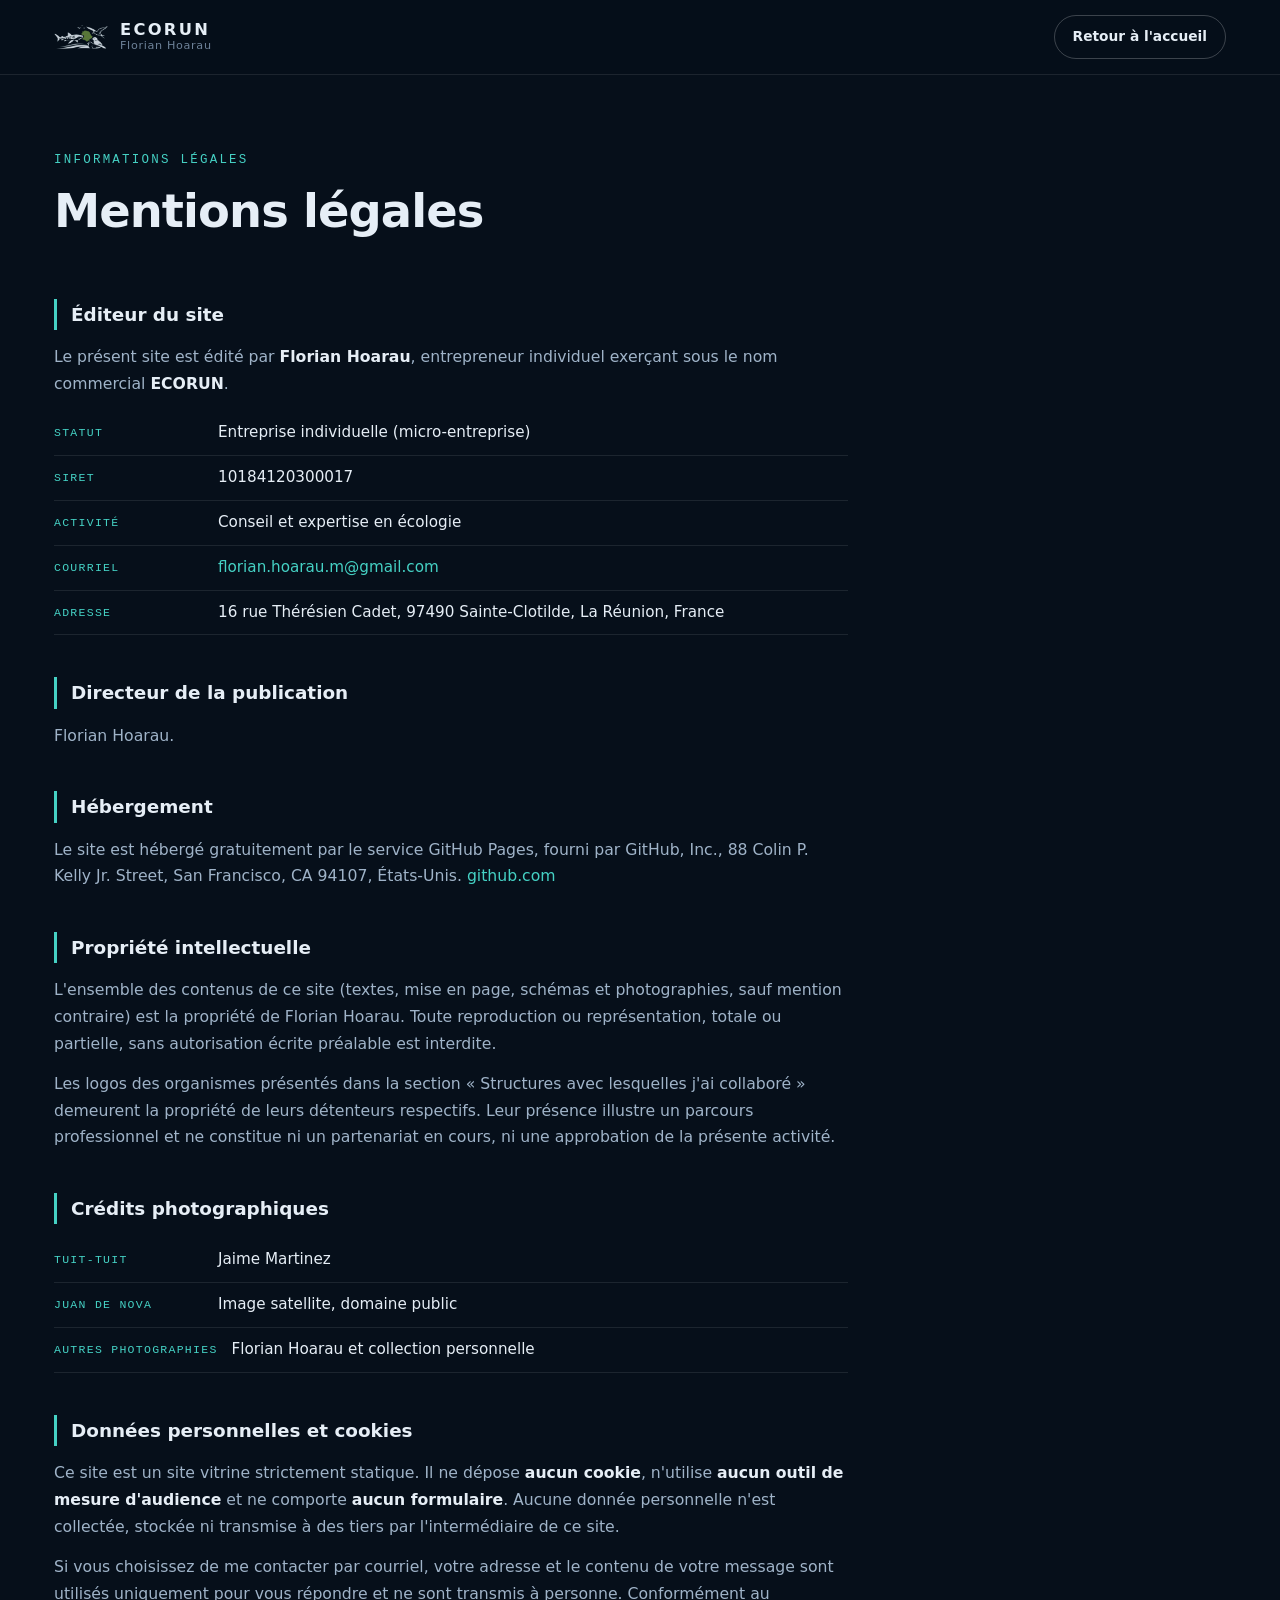
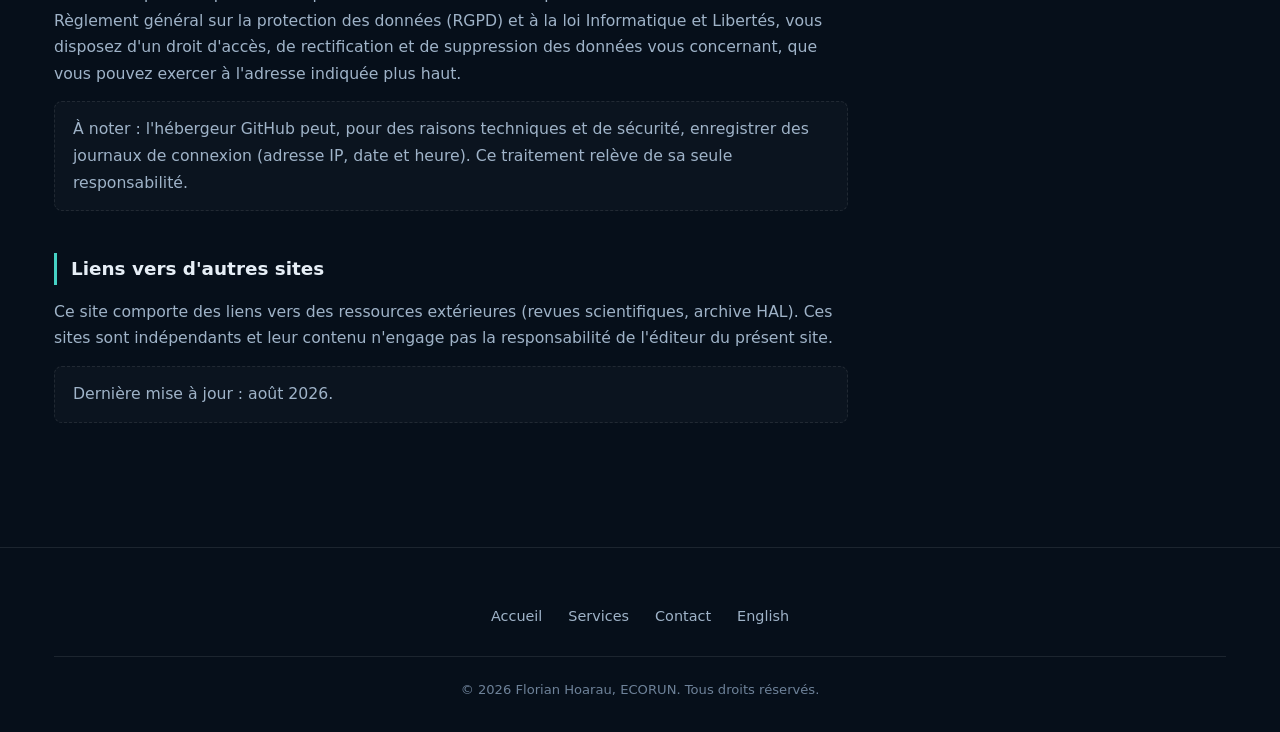
==== commit d5eb0653: "Ajout de l'adresse postale dans les mentions légales Complète la dernière mention obligatoire manqua" ====
--- a/mentions-legales.html
+++ b/mentions-legales.html
@@ -5,10 +5,13 @@
   =====================================================================
   Page obligatoire en France pour un site professionnel.
 
-  ⚠️ IL MANQUE UNE INFORMATION OBLIGATOIRE : ton ADRESSE POSTALE.
-     La loi impose l'adresse du siège de l'entreprise (celle déclarée
-     à l'INSEE). Pour l'ajouter, cherche plus bas le commentaire
-     « ADRESSE POSTALE À COMPLÉTER » et suis les instructions.
+  Cette page contient désormais toutes les mentions exigées par la loi :
+  identité de l'éditeur, statut, SIRET, adresse, contact, directeur de
+  la publication, hébergeur, propriété intellectuelle et information
+  sur les données personnelles.
+
+  Si l'une de ces informations change (adresse, statut, courriel),
+  pense à la corriger ici.
   =====================================================================
 -->
 <html lang="fr">
@@ -73,16 +76,7 @@
         <li><span>Activité</span> Conseil et expertise en écologie</li>
         <li><span>Courriel</span> <a href="mailto:florian.hoarau.m@gmail.com">florian.hoarau.m@gmail.com</a></li>
 
-        <!--
-          ================================================================
-          ADRESSE POSTALE À COMPLÉTER
-          Ajoute ici l'adresse déclarée de ton entreprise. Pour l'afficher,
-          supprime la ligne d'ouverture de commentaire située 5 lignes plus
-          haut et la ligne de fermeture placée juste après, puis remplace
-          le texte entre crochets.
-          ================================================================
-          <li><span>Adresse</span> [numéro et rue], [code postal] [commune], La Réunion, France</li>
-          -->
+        <li><span>Adresse</span> 16 rue Thérésien Cadet, 97490 Sainte-Clotilde, La Réunion, France</li>
 
         <!--
           TVA : en micro-entreprise, tu es normalement en franchise en base
